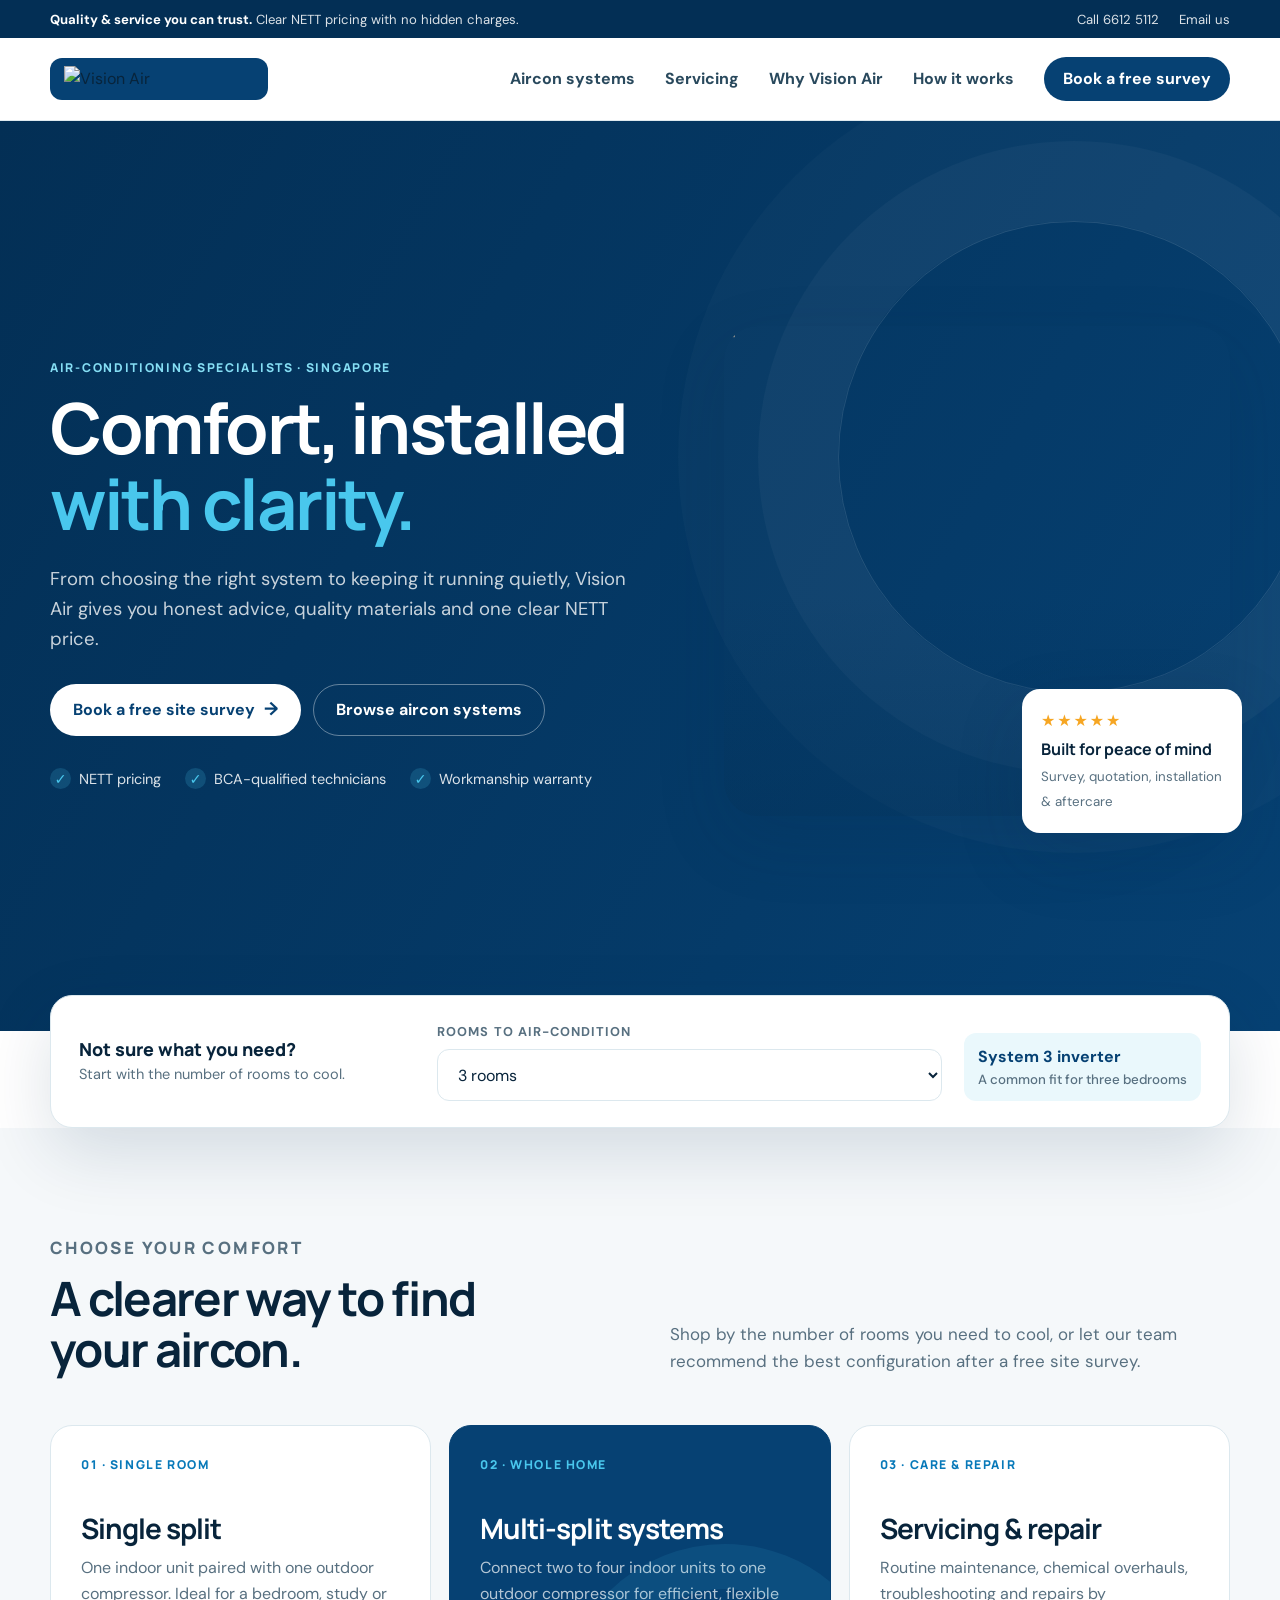
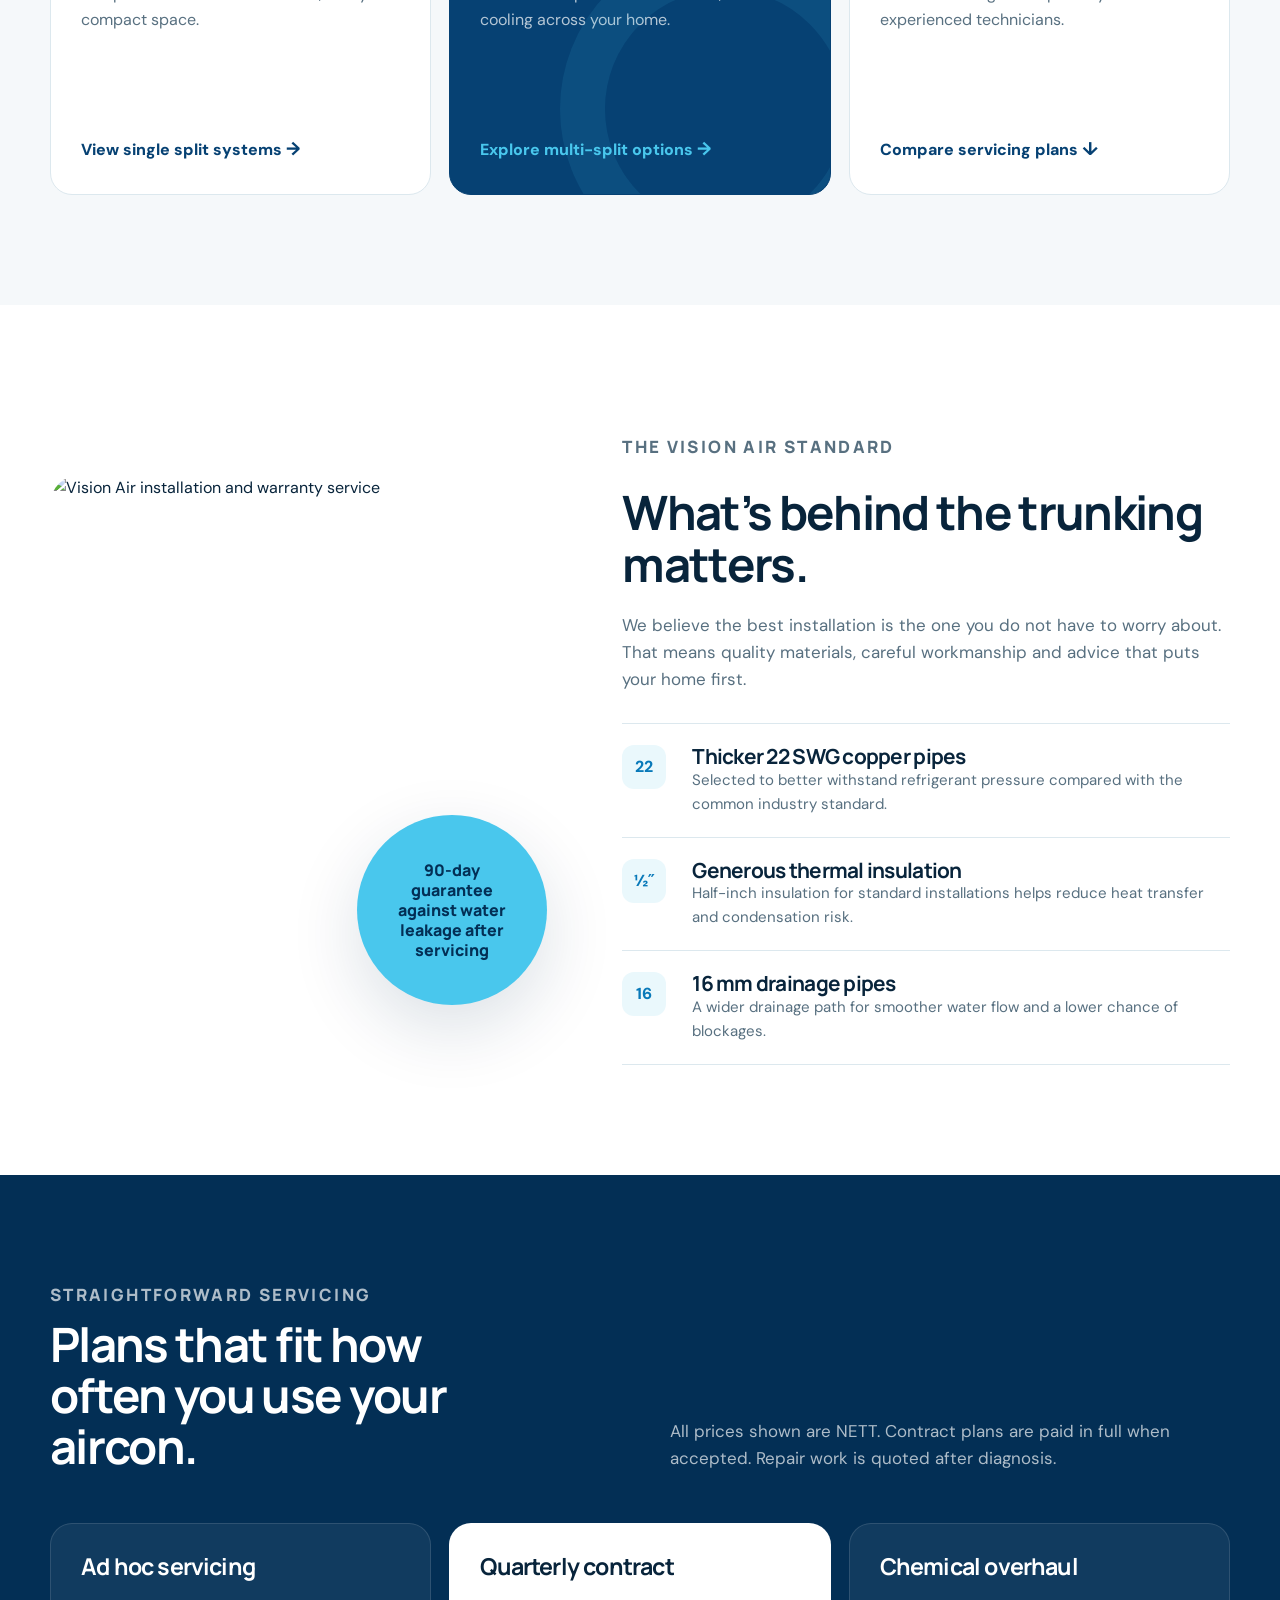
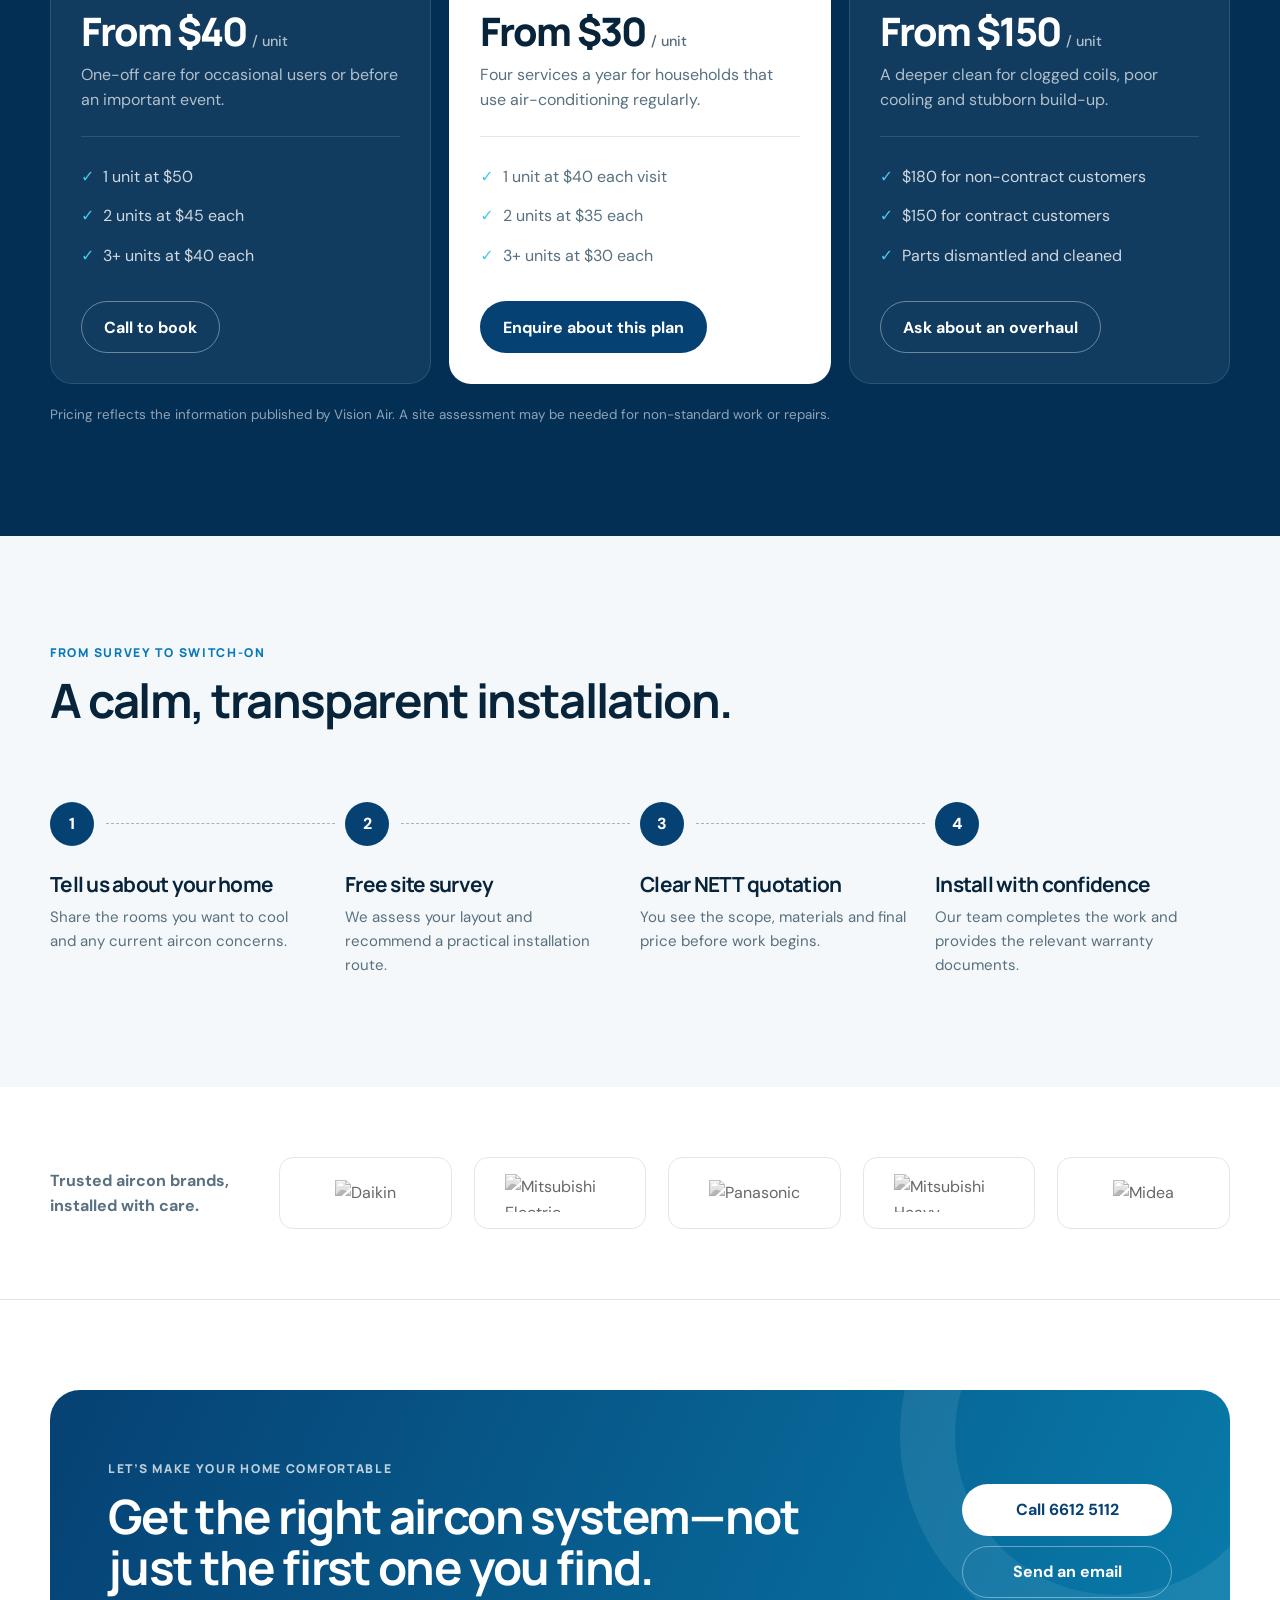
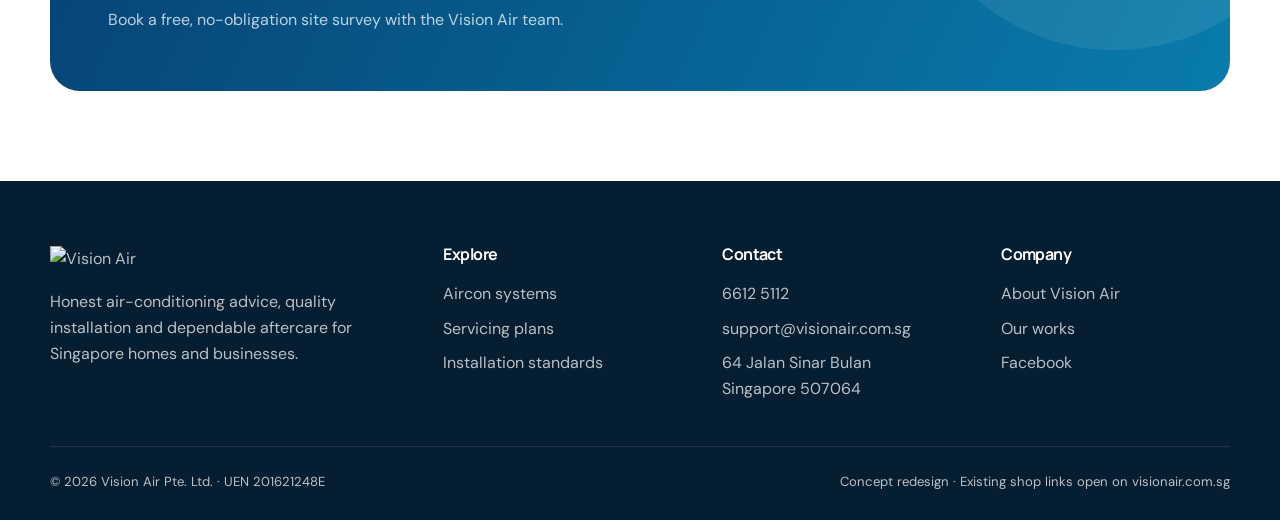
==== index.html @ 6e0cda45 "Add responsive Vision Air redesign" ====
<!doctype html>
<html lang="en">
<head>
  <meta charset="utf-8">
  <meta name="viewport" content="width=device-width, initial-scale=1">
  <title>Vision Air Singapore — Aircon Installation, Servicing & Repair</title>
  <meta name="description" content="Clear NETT pricing, quality installation materials and dependable aircon servicing in Singapore. Book a free, no-obligation site survey with Vision Air.">
  <link rel="preconnect" href="https://fonts.googleapis.com">
  <link rel="preconnect" href="https://fonts.gstatic.com" crossorigin>
  <link href="https://fonts.googleapis.com/css2?family=DM+Sans:wght@400;500;600;700&family=Manrope:wght@500;600;700;800&display=swap" rel="stylesheet">
  <link rel="icon" type="image/svg+xml" href="data:image/svg+xml,%3Csvg xmlns='http://www.w3.org/2000/svg' viewBox='0 0 64 64'%3E%3Crect width='64' height='64' rx='16' fill='%23064173'/%3E%3Cpath d='M18 18l12 30 8-20 8 20' fill='none' stroke='%2349c7ed' stroke-width='6' stroke-linecap='round' stroke-linejoin='round'/%3E%3Cpath d='M39 17l7 18' stroke='white' stroke-width='6' stroke-linecap='round'/%3E%3C/svg%3E">
  <style>
    :root {
      --ink: #08243b;
      --navy: #064173;
      --navy-2: #032f55;
      --blue: #0879b9;
      --sky: #49c7ed;
      --ice: #eaf8fc;
      --paper: #ffffff;
      --mist: #f5f8fa;
      --line: #dce8ee;
      --muted: #587080;
      --green: #1a7f69;
      --shadow: 0 24px 70px rgba(4, 45, 76, .14);
    }

    * { box-sizing: border-box; }
    html { scroll-behavior: smooth; }
    body {
      margin: 0;
      color: var(--ink);
      background: var(--paper);
      font-family: "DM Sans", system-ui, sans-serif;
      font-size: 16px;
      line-height: 1.6;
      -webkit-font-smoothing: antialiased;
    }
    img { display: block; max-width: 100%; }
    a { color: inherit; text-decoration: none; }
    button, select { font: inherit; }
    .wrap { width: min(1180px, calc(100% - 40px)); margin-inline: auto; }
    .eyebrow { margin: 0 0 14px; color: var(--blue); font: 800 .76rem/1.2 "Manrope", sans-serif; letter-spacing: .14em; text-transform: uppercase; }
    h1, h2, h3 { margin: 0; font-family: "Manrope", sans-serif; line-height: 1.08; letter-spacing: -.035em; }
    h1 { font-size: clamp(2.65rem, 5.5vw, 5.4rem); }
    h2 { font-size: clamp(2rem, 3.7vw, 3.5rem); }
    h3 { font-size: 1.3rem; }
    p { margin: 0; }
    .btn {
      display: inline-flex; min-height: 52px; align-items: center; justify-content: center; gap: 9px;
      padding: 0 22px; border: 1px solid transparent; border-radius: 999px;
      background: var(--navy); color: white; font-weight: 700; cursor: pointer;
      transition: transform .2s ease, background .2s ease, box-shadow .2s ease;
    }
    .btn:hover { transform: translateY(-2px); background: var(--navy-2); box-shadow: 0 12px 30px rgba(3, 47, 85, .2); }
    .btn.light { background: white; color: var(--navy); }
    .btn.ghost { border-color: rgba(255,255,255,.38); background: transparent; }
    .btn.ghost:hover { background: rgba(255,255,255,.1); }
    .arrow { font-size: 1.15em; }

    .topbar { background: var(--navy-2); color: rgba(255,255,255,.86); font-size: .82rem; }
    .topbar .wrap { min-height: 38px; display: flex; align-items: center; justify-content: space-between; gap: 24px; }
    .topbar strong { color: white; }
    .top-links { display: flex; gap: 20px; }
    .top-links a:hover { color: var(--sky); }
    header { position: sticky; top: 0; z-index: 20; background: rgba(255,255,255,.92); border-bottom: 1px solid rgba(220,232,238,.9); backdrop-filter: blur(16px); }
    .nav { height: 82px; display: flex; align-items: center; justify-content: space-between; gap: 30px; }
    .brand { display: inline-flex; align-items: center; padding: 8px 14px; border-radius: 12px; background: var(--navy); }
    .brand img { width: 190px; }
    nav { display: flex; align-items: center; gap: 30px; font-weight: 700; color: #29495d; }
    nav a { position: relative; }
    nav a::after { content: ""; position: absolute; left: 0; right: 100%; bottom: -8px; height: 2px; background: var(--sky); transition: right .2s ease; }
    nav a:hover::after { right: 0; }
    .nav-cta { min-height: 44px; padding-inline: 18px; }
    .menu-btn { display: none; width: 44px; height: 44px; border: 0; border-radius: 50%; background: var(--ice); color: var(--navy); font-size: 1.4rem; cursor: pointer; }

    .hero { overflow: hidden; background: linear-gradient(120deg, var(--navy-2), var(--navy)); color: white; }
    .hero-grid { min-height: 690px; display: grid; grid-template-columns: 1.05fr .95fr; align-items: center; gap: 44px; padding: 70px 0; }
    .hero-copy { position: relative; z-index: 2; }
    .hero .eyebrow { color: #85def4; }
    .hero h1 span { color: var(--sky); }
    .hero-lede { max-width: 620px; margin: 24px 0 30px; color: rgba(255,255,255,.78); font-size: 1.16rem; }
    .hero-actions { display: flex; flex-wrap: wrap; gap: 12px; }
    .trust-row { display: flex; flex-wrap: wrap; gap: 12px 24px; margin-top: 32px; color: rgba(255,255,255,.86); font-size: .91rem; }
    .trust-row span::before { content: "✓"; display: inline-grid; width: 21px; height: 21px; margin-right: 8px; place-items: center; border-radius: 50%; background: rgba(73,199,237,.18); color: var(--sky); font-weight: 800; }
    .hero-visual { position: relative; align-self: stretch; min-height: 550px; }
    .hero-visual::before { content: ""; position: absolute; width: 470px; height: 470px; right: -80px; top: -80px; border-radius: 50%; border: 1px solid rgba(255,255,255,.12); box-shadow: 0 0 0 80px rgba(255,255,255,.03), 0 0 0 160px rgba(255,255,255,.018); }
    .photo-card { position: absolute; inset: 25px 0 35px 34px; overflow: hidden; border-radius: 34px 34px 160px 34px; box-shadow: var(--shadow); }
    .photo-card img { width: 100%; height: 100%; object-fit: cover; transform: scale(1.03); }
    .photo-card::after { content: ""; position: absolute; inset: 0; background: linear-gradient(180deg, transparent 55%, rgba(3,47,85,.35)); }
    .rating-card { position: absolute; right: -12px; bottom: 18px; z-index: 3; width: 220px; padding: 19px; border-radius: 18px; background: white; color: var(--ink); box-shadow: var(--shadow); }
    .stars { color: #f6a623; letter-spacing: .12em; }
    .rating-card b { display: block; margin-top: 4px; font-family: "Manrope"; }
    .rating-card small { color: var(--muted); }

    .finder { position: relative; z-index: 5; margin-top: -36px; }
    .finder-card { display: grid; grid-template-columns: .8fr 1.2fr auto; align-items: end; gap: 22px; padding: 26px 28px; border: 1px solid var(--line); border-radius: 22px; background: white; box-shadow: var(--shadow); }
    .finder-title { align-self: center; }
    .finder-title strong { display: block; font: 800 1.12rem "Manrope"; }
    .finder-title span { color: var(--muted); font-size: .91rem; }
    label { display: block; margin-bottom: 7px; color: var(--muted); font-size: .8rem; font-weight: 700; text-transform: uppercase; letter-spacing: .08em; }
    select { width: 100%; min-height: 52px; padding: 0 42px 0 16px; border: 1px solid var(--line); border-radius: 12px; background: #fff; color: var(--ink); }
    .finder-result { min-width: 235px; padding: 11px 14px; border-radius: 12px; background: var(--ice); color: var(--navy); font-weight: 700; }
    .finder-result small { display: block; color: var(--muted); font-weight: 500; }

    section { padding: 110px 0; }
    .section-head { display: grid; grid-template-columns: .8fr 1.2fr; align-items: end; gap: 40px; margin-bottom: 50px; }
    .section-head p { max-width: 560px; justify-self: end; color: var(--muted); font-size: 1.06rem; }
    .solutions { background: var(--mist); }
    .card-grid { display: grid; grid-template-columns: repeat(3, 1fr); gap: 18px; }
    .solution-card { position: relative; min-height: 370px; display: flex; flex-direction: column; padding: 30px; overflow: hidden; border: 1px solid var(--line); border-radius: 22px; background: white; transition: transform .25s ease, box-shadow .25s ease; }
    .solution-card:hover { transform: translateY(-5px); box-shadow: 0 18px 50px rgba(8,36,59,.1); }
    .card-no { color: var(--blue); font: 800 .76rem "Manrope"; letter-spacing: .13em; }
    .solution-card h3 { margin: 40px 0 12px; font-size: 1.75rem; }
    .solution-card p { color: var(--muted); }
    .card-link { margin-top: auto; padding-top: 28px; color: var(--navy); font-weight: 800; }
    .card-link:hover { color: var(--blue); }
    .solution-card.featured { background: var(--navy); color: white; border-color: var(--navy); }
    .solution-card.featured p { color: rgba(255,255,255,.7); }
    .solution-card.featured .card-no, .solution-card.featured .card-link { color: var(--sky); }
    .solution-card.featured::after { content: ""; position: absolute; right: -60px; bottom: -80px; width: 240px; height: 240px; border: 45px solid rgba(73,199,237,.1); border-radius: 50%; }

    .promise-grid { display: grid; grid-template-columns: .9fr 1.1fr; gap: 75px; align-items: center; }
    .promise-visual { position: relative; min-height: 530px; }
    .promise-visual img { width: 90%; height: 500px; object-fit: cover; border-radius: 30px 100px 30px 30px; }
    .warranty-badge { position: absolute; right: 0; bottom: 0; width: 190px; aspect-ratio: 1; display: grid; place-items: center; padding: 30px; border-radius: 50%; background: var(--sky); color: var(--navy-2); text-align: center; box-shadow: var(--shadow); font: 800 1rem/1.25 "Manrope"; }
    .promise-copy > p { margin: 22px 0 30px; color: var(--muted); font-size: 1.06rem; }
    .proof-list { display: grid; gap: 0; border-top: 1px solid var(--line); }
    .proof { display: grid; grid-template-columns: 54px 1fr; gap: 16px; padding: 21px 0; border-bottom: 1px solid var(--line); }
    .proof-icon { width: 44px; height: 44px; display: grid; place-items: center; border-radius: 12px; background: var(--ice); color: var(--blue); font-weight: 800; }
    .proof p { color: var(--muted); font-size: .94rem; }

    .pricing { background: var(--navy-2); color: white; }
    .pricing .eyebrow { color: var(--sky); }
    .pricing .section-head p { color: rgba(255,255,255,.68); }
    .price-grid { display: grid; grid-template-columns: repeat(3, 1fr); gap: 18px; }
    .price-card { padding: 30px; border: 1px solid rgba(255,255,255,.12); border-radius: 22px; background: rgba(255,255,255,.06); }
    .price-card.highlight { background: white; color: var(--ink); }
    .price-card h3 { font-size: 1.45rem; }
    .price { margin: 25px 0 4px; font: 800 2.45rem "Manrope"; letter-spacing: -.05em; }
    .price small { font: 500 .9rem "DM Sans"; letter-spacing: 0; opacity: .68; }
    .price-card > p { min-height: 52px; color: rgba(255,255,255,.68); }
    .price-card.highlight > p, .price-card.highlight li { color: var(--muted); }
    .price-card ul { list-style: none; padding: 20px 0 0; margin: 22px 0 26px; border-top: 1px solid rgba(255,255,255,.13); }
    .price-card.highlight ul { border-color: var(--line); }
    .price-card li { padding: 7px 0; color: rgba(255,255,255,.8); }
    .price-card li::before { content: "✓"; margin-right: 9px; color: var(--sky); font-weight: 800; }
    .fine-print { margin-top: 20px; color: rgba(255,255,255,.56); font-size: .84rem; }

    .process { background: var(--mist); }
    .steps { display: grid; grid-template-columns: repeat(4, 1fr); gap: 0; margin-top: 48px; }
    .step { position: relative; padding: 28px 28px 0 0; }
    .step:not(:last-child)::after { content: ""; position: absolute; left: 56px; right: 10px; top: 49px; border-top: 1px dashed #9cb8c7; }
    .step-no { position: relative; z-index: 1; width: 44px; height: 44px; display: grid; place-items: center; border-radius: 50%; background: var(--navy); color: white; font-weight: 800; box-shadow: 0 0 0 8px var(--mist); }
    .step h3 { margin: 27px 0 10px; }
    .step p { color: var(--muted); font-size: .94rem; }

    .brands { padding: 70px 0; border-bottom: 1px solid var(--line); }
    .brand-strip { display: grid; grid-template-columns: 1.2fr repeat(5, 1fr); align-items: center; gap: 22px; }
    .brand-strip > p { color: var(--muted); font-weight: 700; }
    .brand-logo { height: 72px; display: grid; place-items: center; padding: 14px; border: 1px solid var(--line); border-radius: 14px; background: white; }
    .brand-logo img { max-height: 38px; max-width: 110px; object-fit: contain; filter: grayscale(1); opacity: .68; }

    .cta { padding: 90px 0; }
    .cta-card { position: relative; overflow: hidden; display: grid; grid-template-columns: 1.2fr auto; gap: 40px; align-items: center; padding: 58px; border-radius: 30px; background: linear-gradient(115deg, var(--navy), #087cab); color: white; }
    .cta-card::after { content: ""; position: absolute; width: 320px; height: 320px; right: -100px; top: -170px; border: 55px solid rgba(255,255,255,.08); border-radius: 50%; }
    .cta-card h2 { max-width: 760px; }
    .cta-card p { margin-top: 14px; color: rgba(255,255,255,.74); }
    .cta-actions { position: relative; z-index: 2; display: flex; flex-direction: column; gap: 10px; min-width: 210px; }

    footer { padding: 65px 0 28px; background: #061e31; color: rgba(255,255,255,.72); }
    .footer-grid { display: grid; grid-template-columns: 1.5fr repeat(3, 1fr); gap: 50px; padding-bottom: 45px; }
    .footer-brand img { width: 190px; }
    .footer-brand p { max-width: 360px; margin-top: 18px; }
    footer h3 { margin-bottom: 18px; color: white; font-size: 1rem; }
    footer a { display: block; margin: 9px 0; }
    footer a:hover { color: var(--sky); }
    .copyright { display: flex; justify-content: space-between; gap: 20px; padding-top: 24px; border-top: 1px solid rgba(255,255,255,.1); font-size: .82rem; }

    @media (max-width: 980px) {
      nav { display: none; position: absolute; top: 82px; left: 20px; right: 20px; padding: 22px; align-items: stretch; flex-direction: column; gap: 16px; border: 1px solid var(--line); border-radius: 16px; background: white; box-shadow: var(--shadow); }
      nav.open { display: flex; }
      .menu-btn { display: block; }
      .hero-grid { min-height: auto; grid-template-columns: 1fr; padding: 70px 0 80px; }
      .hero-copy { max-width: 760px; }
      .hero-visual { min-height: 450px; }
      .photo-card { inset: 0 5% 20px 5%; }
      .finder-card { grid-template-columns: 1fr 1fr; }
      .finder-result { grid-column: 1 / -1; }
      .promise-grid { grid-template-columns: 1fr; gap: 55px; }
      .promise-visual { width: min(650px, 100%); }
      .steps { grid-template-columns: repeat(2, 1fr); row-gap: 30px; }
      .step:nth-child(2)::after { display: none; }
      .brand-strip { grid-template-columns: repeat(5, 1fr); }
      .brand-strip > p { grid-column: 1 / -1; }
      .footer-grid { grid-template-columns: 1.5fr 1fr 1fr; }
      .footer-brand { grid-column: 1 / -1; }
    }

    @media (max-width: 720px) {
      .wrap { width: min(100% - 28px, 1180px); }
      .topbar .wrap { justify-content: center; }
      .top-links { display: none; }
      .nav { height: 70px; }
      .brand { padding: 7px 11px; }
      .brand img { width: 150px; }
      nav { top: 70px; left: 14px; right: 14px; }
      section { padding: 80px 0; }
      .hero-grid { padding-top: 58px; }
      h1 { font-size: clamp(2.45rem, 12vw, 3.65rem); }
      .hero-visual { min-height: 340px; }
      .photo-card { left: 0; right: 0; border-radius: 24px 24px 90px 24px; }
      .rating-card { right: 4px; width: 190px; padding: 15px; }
      .finder-card { grid-template-columns: 1fr; padding: 22px; }
      .finder-result { grid-column: auto; }
      .section-head { grid-template-columns: 1fr; gap: 18px; }
      .section-head p { justify-self: start; }
      .card-grid, .price-grid { grid-template-columns: 1fr; }
      .solution-card { min-height: 300px; }
      .promise-visual { min-height: 390px; }
      .promise-visual img { height: 370px; width: 94%; }
      .warranty-badge { width: 145px; padding: 20px; font-size: .84rem; }
      .steps { grid-template-columns: 1fr; }
      .step:not(:last-child)::after { left: 21px; right: auto; top: 68px; bottom: -22px; height: auto; border-top: 0; border-left: 1px dashed #9cb8c7; }
      .brand-strip { grid-template-columns: repeat(2, 1fr); }
      .brand-strip .brand-logo:last-child { grid-column: 1 / -1; }
      .cta-card { grid-template-columns: 1fr; padding: 38px 26px; }
      .cta-actions { align-items: stretch; }
      .footer-grid { grid-template-columns: 1fr 1fr; gap: 35px; }
      .footer-brand { grid-column: 1 / -1; }
      .copyright { flex-direction: column; }
    }

    @media (prefers-reduced-motion: reduce) { html { scroll-behavior: auto; } * { transition: none !important; } }
  </style>
</head>
<body>
  <div class="topbar">
    <div class="wrap">
      <span><strong>Quality & service you can trust.</strong> Clear NETT pricing with no hidden charges.</span>
      <div class="top-links"><a href="tel:+6566125112">Call 6612 5112</a><a href="mailto:support@visionair.com.sg">Email us</a></div>
    </div>
  </div>

  <header>
    <div class="wrap nav">
      <a class="brand" href="#top" aria-label="Vision Air home"><img src="https://www.visionair.com.sg/cdn/shop/t/3/assets/logo.png?v=111667315440500088541480959719" alt="Vision Air"></a>
      <nav id="main-nav" aria-label="Main navigation">
        <a href="#solutions">Aircon systems</a>
        <a href="#servicing">Servicing</a>
        <a href="#promise">Why Vision Air</a>
        <a href="#process">How it works</a>
        <a class="btn nav-cta" href="mailto:support@visionair.com.sg?subject=Free%20site%20survey%20request">Book a free survey</a>
      </nav>
      <button class="menu-btn" type="button" aria-expanded="false" aria-controls="main-nav" aria-label="Open navigation">☰</button>
    </div>
  </header>

  <main id="top">
    <section class="hero">
      <div class="wrap hero-grid">
        <div class="hero-copy">
          <p class="eyebrow">Air-conditioning specialists · Singapore</p>
          <h1>Comfort, installed <span>with clarity.</span></h1>
          <p class="hero-lede">From choosing the right system to keeping it running quietly, Vision Air gives you honest advice, quality materials and one clear NETT price.</p>
          <div class="hero-actions">
            <a class="btn light" href="mailto:support@visionair.com.sg?subject=Free%20aircon%20site%20survey">Book a free site survey <span class="arrow">→</span></a>
            <a class="btn ghost" href="https://www.visionair.com.sg/collections" target="_blank" rel="noopener">Browse aircon systems</a>
          </div>
          <div class="trust-row" aria-label="Vision Air benefits">
            <span>NETT pricing</span><span>BCA-qualified technicians</span><span>Workmanship warranty</span>
          </div>
        </div>
        <div class="hero-visual" aria-hidden="true">
          <div class="photo-card"><img src="https://www.visionair.com.sg/cdn/shop/t/3/assets/slide_2_1024x1024.jpg?v=182657831827085381251480472267" alt=""></div>
          <div class="rating-card"><span class="stars">★★★★★</span><b>Built for peace of mind</b><small>Survey, quotation, installation & aftercare</small></div>
        </div>
      </div>
    </section>

    <div class="finder">
      <div class="wrap">
        <div class="finder-card">
          <div class="finder-title"><strong>Not sure what you need?</strong><span>Start with the number of rooms to cool.</span></div>
          <div>
            <label for="rooms">Rooms to air-condition</label>
            <select id="rooms">
              <option value="single">1 room</option>
              <option value="system2">2 rooms</option>
              <option value="system3" selected>3 rooms</option>
              <option value="system4">4 rooms</option>
            </select>
          </div>
          <a class="finder-result" id="finder-link" href="https://www.visionair.com.sg/collections/system-3-inverters" target="_blank" rel="noopener">System 3 inverter <small id="finder-note">A common fit for three bedrooms</small></a>
        </div>
      </div>
    </div>

    <section class="solutions" id="solutions">
      <div class="wrap">
        <div class="section-head">
          <div><p class="eyebrow">Choose your comfort</p><h2>A clearer way to find your aircon.</h2></div>
          <p>Shop by the number of rooms you need to cool, or let our team recommend the best configuration after a free site survey.</p>
        </div>
        <div class="card-grid">
          <article class="solution-card">
            <span class="card-no">01 · SINGLE ROOM</span>
            <h3>Single split</h3>
            <p>One indoor unit paired with one outdoor compressor. Ideal for a bedroom, study or compact space.</p>
            <a class="card-link" href="https://www.visionair.com.sg/collections/single-split-inverter" target="_blank" rel="noopener">View single split systems <span class="arrow">→</span></a>
          </article>
          <article class="solution-card featured">
            <span class="card-no">02 · WHOLE HOME</span>
            <h3>Multi-split systems</h3>
            <p>Connect two to four indoor units to one outdoor compressor for efficient, flexible cooling across your home.</p>
            <a class="card-link" href="https://www.visionair.com.sg/collections/system-3-inverters" target="_blank" rel="noopener">Explore multi-split options <span class="arrow">→</span></a>
          </article>
          <article class="solution-card">
            <span class="card-no">03 · CARE & REPAIR</span>
            <h3>Servicing & repair</h3>
            <p>Routine maintenance, chemical overhauls, troubleshooting and repairs by experienced technicians.</p>
            <a class="card-link" href="#servicing">Compare servicing plans <span class="arrow">↓</span></a>
          </article>
        </div>
      </div>
    </section>

    <section id="promise">
      <div class="wrap promise-grid">
        <div class="promise-visual">
          <img src="https://www.visionair.com.sg/cdn/shop/t/3/assets/slide_5_1024x1024.jpg?v=98917425580525937111527303888" alt="Vision Air installation and warranty service">
          <div class="warranty-badge">90-day guarantee against water leakage after servicing</div>
        </div>
        <div class="promise-copy">
          <p class="eyebrow">The Vision Air standard</p>
          <h2>What’s behind the trunking matters.</h2>
          <p>We believe the best installation is the one you do not have to worry about. That means quality materials, careful workmanship and advice that puts your home first.</p>
          <div class="proof-list">
            <div class="proof"><span class="proof-icon">22</span><div><h3>Thicker 22 SWG copper pipes</h3><p>Selected to better withstand refrigerant pressure compared with the common industry standard.</p></div></div>
            <div class="proof"><span class="proof-icon">½″</span><div><h3>Generous thermal insulation</h3><p>Half-inch insulation for standard installations helps reduce heat transfer and condensation risk.</p></div></div>
            <div class="proof"><span class="proof-icon">16</span><div><h3>16 mm drainage pipes</h3><p>A wider drainage path for smoother water flow and a lower chance of blockages.</p></div></div>
          </div>
        </div>
      </div>
    </section>

    <section class="pricing" id="servicing">
      <div class="wrap">
        <div class="section-head">
          <div><p class="eyebrow">Straightforward servicing</p><h2>Plans that fit how often you use your aircon.</h2></div>
          <p>All prices shown are NETT. Contract plans are paid in full when accepted. Repair work is quoted after diagnosis.</p>
        </div>
        <div class="price-grid">
          <article class="price-card">
            <h3>Ad hoc servicing</h3>
            <div class="price">From $40 <small>/ unit</small></div>
            <p>One-off care for occasional users or before an important event.</p>
            <ul><li>1 unit at $50</li><li>2 units at $45 each</li><li>3+ units at $40 each</li></ul>
            <a class="btn ghost" href="tel:+6566125112">Call to book</a>
          </article>
          <article class="price-card highlight">
            <h3>Quarterly contract</h3>
            <div class="price">From $30 <small>/ unit</small></div>
            <p>Four services a year for households that use air-conditioning regularly.</p>
            <ul><li>1 unit at $40 each visit</li><li>2 units at $35 each</li><li>3+ units at $30 each</li></ul>
            <a class="btn" href="mailto:support@visionair.com.sg?subject=Quarterly%20servicing%20plan">Enquire about this plan</a>
          </article>
          <article class="price-card">
            <h3>Chemical overhaul</h3>
            <div class="price">From $150 <small>/ unit</small></div>
            <p>A deeper clean for clogged coils, poor cooling and stubborn build-up.</p>
            <ul><li>$180 for non-contract customers</li><li>$150 for contract customers</li><li>Parts dismantled and cleaned</li></ul>
            <a class="btn ghost" href="mailto:support@visionair.com.sg?subject=Chemical%20overhaul%20enquiry">Ask about an overhaul</a>
          </article>
        </div>
        <p class="fine-print">Pricing reflects the information published by Vision Air. A site assessment may be needed for non-standard work or repairs.</p>
      </div>
    </section>

    <section class="process" id="process">
      <div class="wrap">
        <p class="eyebrow">From survey to switch-on</p>
        <h2>A calm, transparent installation.</h2>
        <div class="steps">
          <div class="step"><span class="step-no">1</span><h3>Tell us about your home</h3><p>Share the rooms you want to cool and any current aircon concerns.</p></div>
          <div class="step"><span class="step-no">2</span><h3>Free site survey</h3><p>We assess your layout and recommend a practical installation route.</p></div>
          <div class="step"><span class="step-no">3</span><h3>Clear NETT quotation</h3><p>You see the scope, materials and final price before work begins.</p></div>
          <div class="step"><span class="step-no">4</span><h3>Install with confidence</h3><p>Our team completes the work and provides the relevant warranty documents.</p></div>
        </div>
      </div>
    </section>

    <div class="brands">
      <div class="wrap brand-strip">
        <p>Trusted aircon brands, installed with care.</p>
        <div class="brand-logo"><img src="https://www.visionair.com.sg/cdn/shop/collections/Daikin_logo_1_medium.png?v=1479297863" alt="Daikin"></div>
        <div class="brand-logo"><img src="https://www.visionair.com.sg/cdn/shop/collections/mitsubishi_medium.jpg?v=1479297918" alt="Mitsubishi Electric"></div>
        <div class="brand-logo"><img src="https://www.visionair.com.sg/cdn/shop/collections/panasonic_logo_medium.png?v=1480503943" alt="Panasonic"></div>
        <div class="brand-logo"><img src="https://www.visionair.com.sg/cdn/shop/collections/mitsubishi-heavy-industries_medium.png?v=1480937844" alt="Mitsubishi Heavy Industries"></div>
        <div class="brand-logo"><img src="https://www.visionair.com.sg/cdn/shop/collections/Midea_logo_medium.png?v=1481045387" alt="Midea"></div>
      </div>
    </div>

    <section class="cta">
      <div class="wrap">
        <div class="cta-card">
          <div><p class="eyebrow">Let’s make your home comfortable</p><h2>Get the right aircon system—not just the first one you find.</h2><p>Book a free, no-obligation site survey with the Vision Air team.</p></div>
          <div class="cta-actions"><a class="btn light" href="tel:+6566125112">Call 6612 5112</a><a class="btn ghost" href="mailto:support@visionair.com.sg?subject=Free%20site%20survey%20request">Send an email</a></div>
        </div>
      </div>
    </section>
  </main>

  <footer>
    <div class="wrap">
      <div class="footer-grid">
        <div class="footer-brand"><img src="https://www.visionair.com.sg/cdn/shop/t/3/assets/logo.png?v=111667315440500088541480959719" alt="Vision Air"><p>Honest air-conditioning advice, quality installation and dependable aftercare for Singapore homes and businesses.</p></div>
        <div><h3>Explore</h3><a href="#solutions">Aircon systems</a><a href="#servicing">Servicing plans</a><a href="#promise">Installation standards</a></div>
        <div><h3>Contact</h3><a href="tel:+6566125112">6612 5112</a><a href="mailto:support@visionair.com.sg">support@visionair.com.sg</a><span>64 Jalan Sinar Bulan<br>Singapore 507064</span></div>
        <div><h3>Company</h3><a href="https://www.visionair.com.sg/pages/about-us" target="_blank" rel="noopener">About Vision Air</a><a href="https://www.visionair.com.sg/pages/our-works" target="_blank" rel="noopener">Our works</a><a href="https://www.facebook.com/visionairsg" target="_blank" rel="noopener">Facebook</a></div>
      </div>
      <div class="copyright"><span>© 2026 Vision Air Pte. Ltd. · UEN 201621248E</span><span>Concept redesign · Existing shop links open on visionair.com.sg</span></div>
    </div>
  </footer>

  <script>
    const systems = {
      single: { title: 'Single split inverter', note: 'A focused solution for one room', url: 'https://www.visionair.com.sg/collections/single-split-inverter' },
      system2: { title: 'System 2 inverter', note: 'Two rooms, one outdoor compressor', url: 'https://www.visionair.com.sg/collections/system-2-inverters' },
      system3: { title: 'System 3 inverter', note: 'A common fit for three bedrooms', url: 'https://www.visionair.com.sg/collections/system-3-inverters' },
      system4: { title: 'System 4 inverter', note: 'Whole-home cooling for four rooms', url: 'https://www.visionair.com.sg/collections/system-4-inverters' }
    };
    const roomSelect = document.querySelector('#rooms');
    const finderLink = document.querySelector('#finder-link');
    const finderNote = document.querySelector('#finder-note');
    roomSelect.addEventListener('change', () => {
      const system = systems[roomSelect.value];
      finderLink.firstChild.textContent = system.title + ' ';
      finderNote.textContent = system.note;
      finderLink.href = system.url;
    });
    const menuButton = document.querySelector('.menu-btn');
    const nav = document.querySelector('#main-nav');
    menuButton.addEventListener('click', () => {
      const open = nav.classList.toggle('open');
      menuButton.setAttribute('aria-expanded', String(open));
      menuButton.textContent = open ? '×' : '☰';
    });
    nav.addEventListener('click', (event) => {
      if (event.target.tagName === 'A') {
        nav.classList.remove('open');
        menuButton.setAttribute('aria-expanded', 'false');
        menuButton.textContent = '☰';
      }
    });
  </script>
</body>
</html>
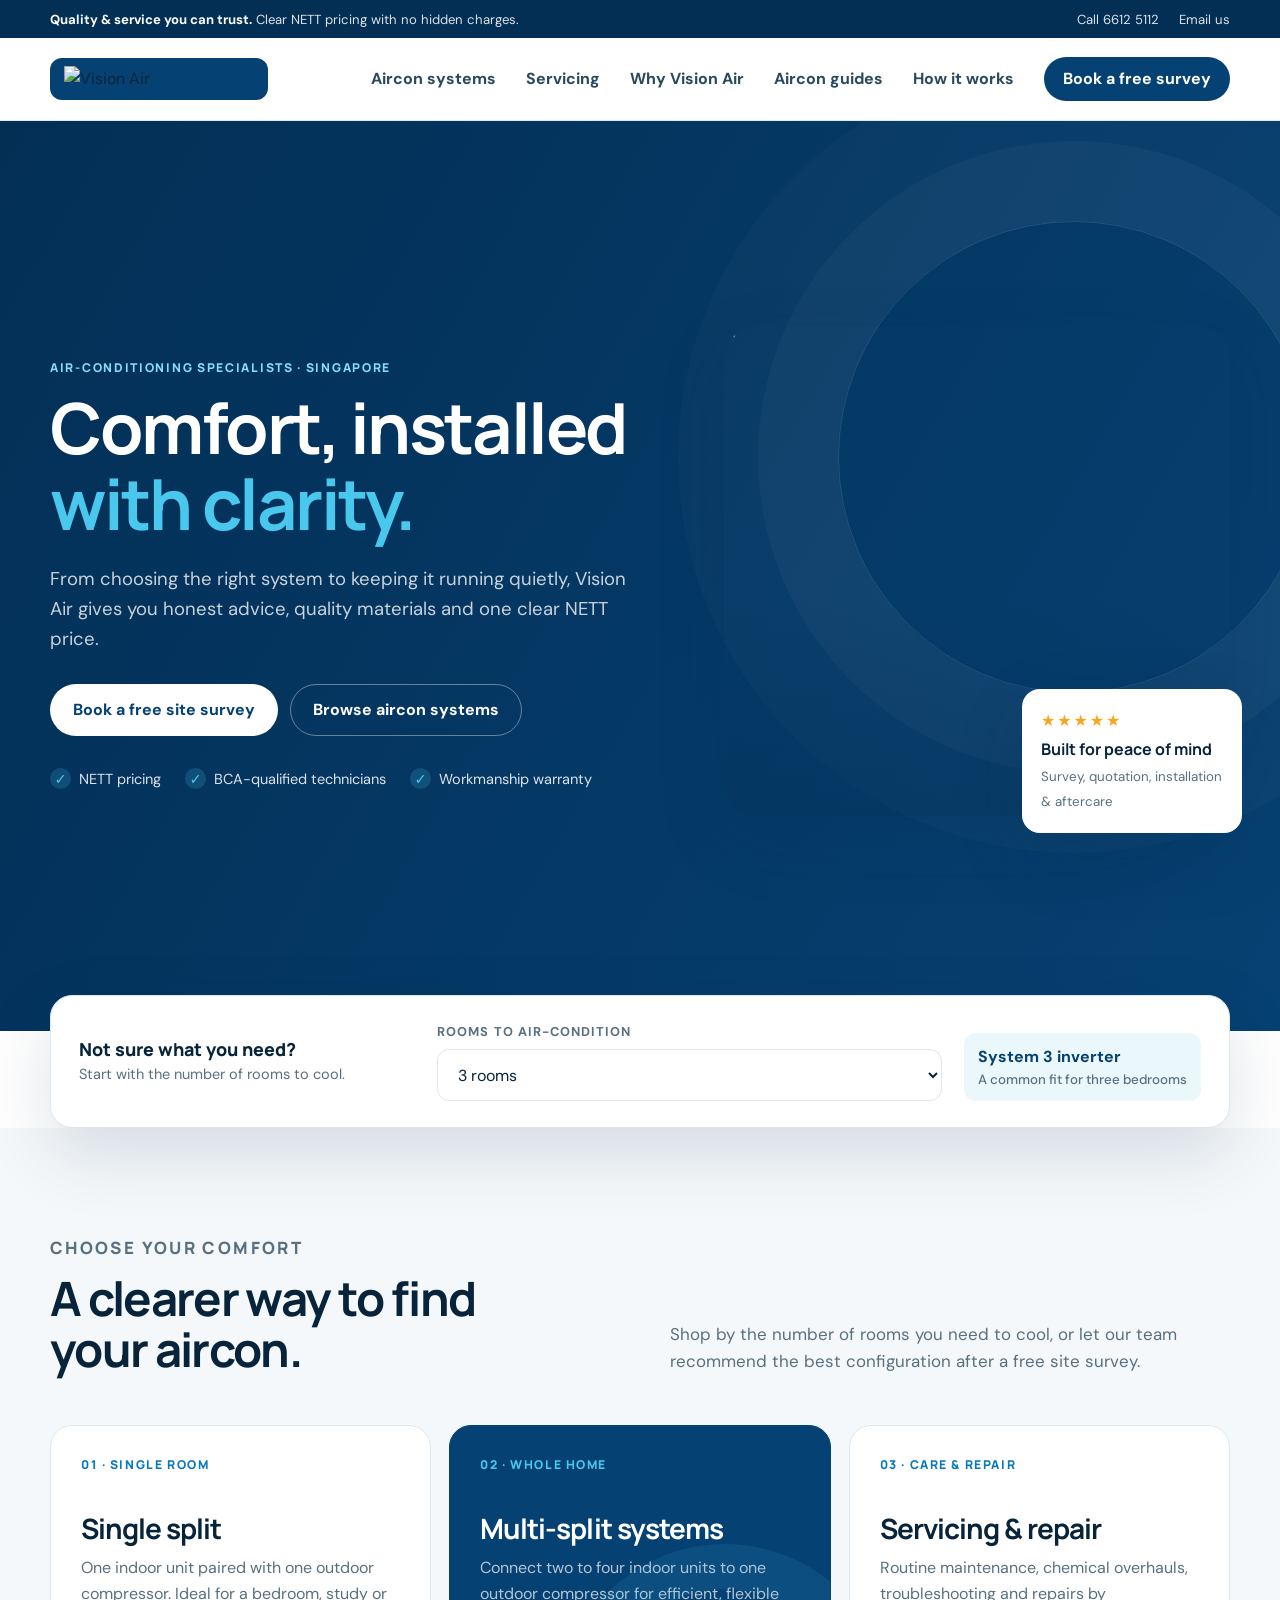
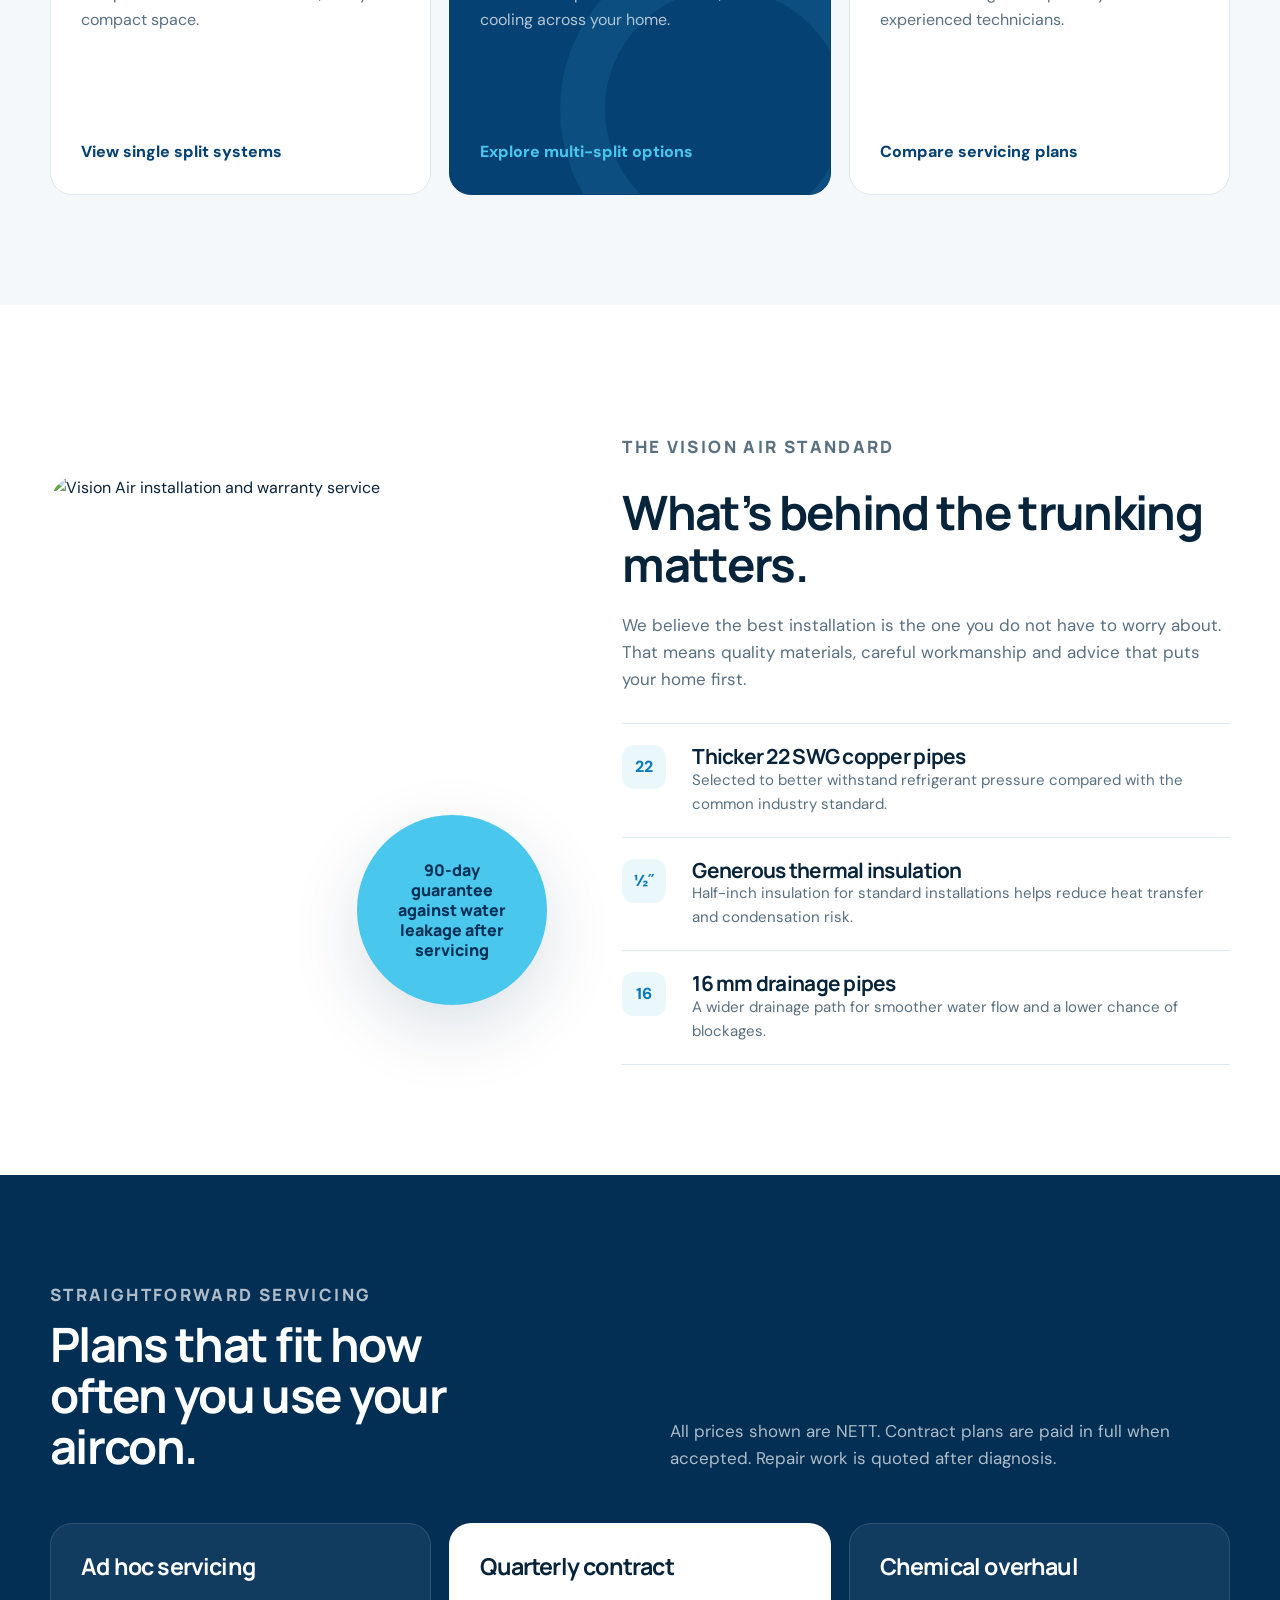
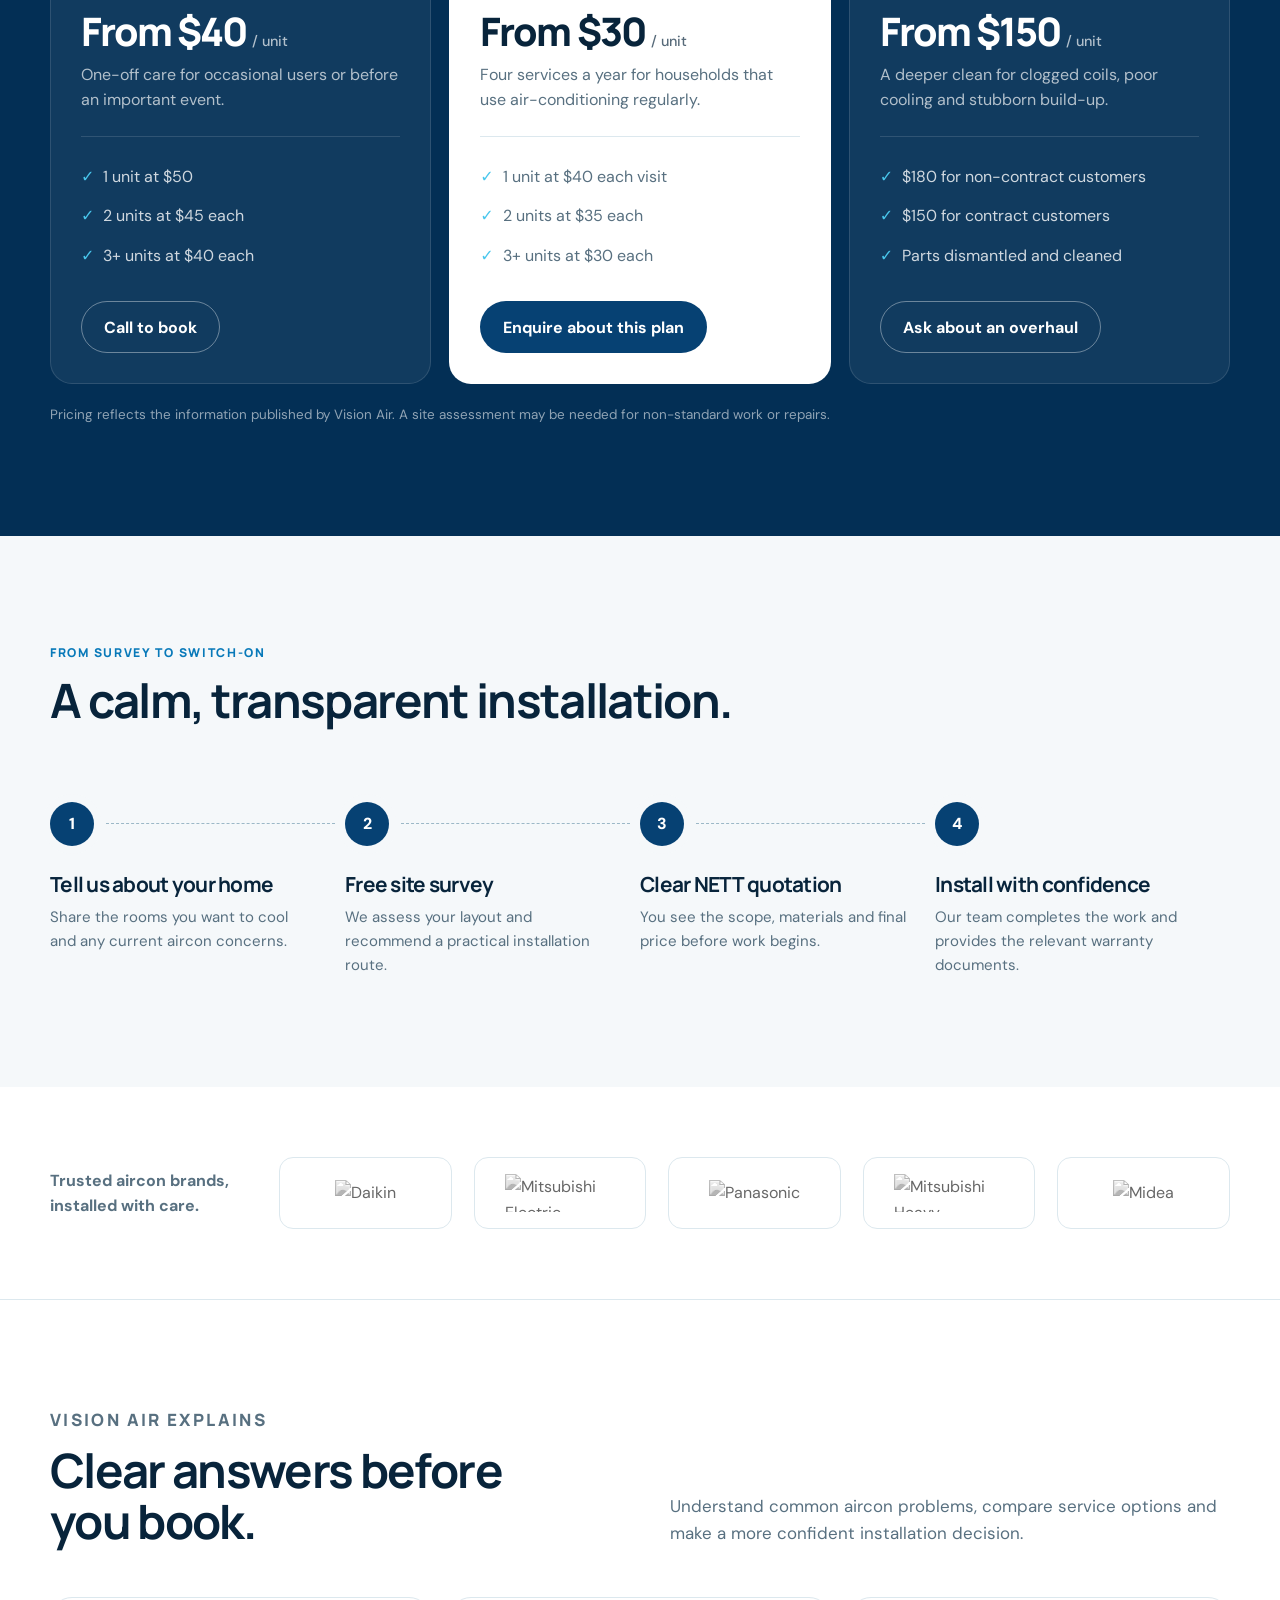
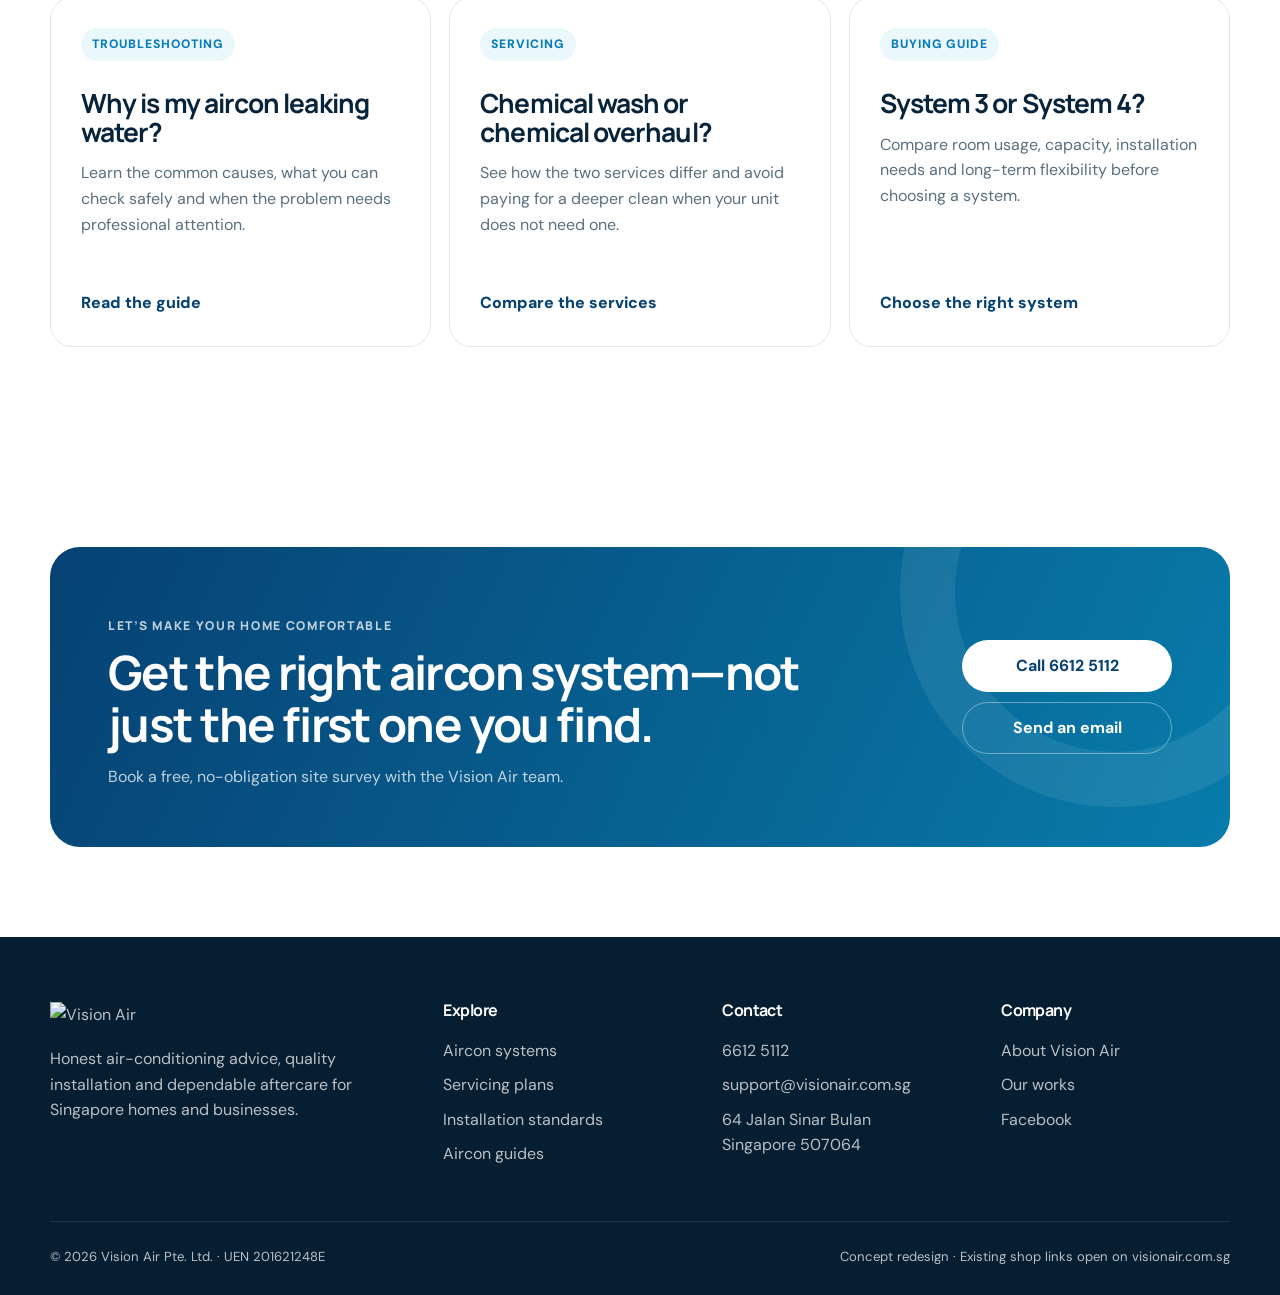
==== commit d0f3d6c8: "Add helpful aircon guides to the website" ====
--- a/index.html
+++ b/index.html
@@ -161,6 +161,16 @@
     .brand-logo { height: 72px; display: grid; place-items: center; padding: 14px; border: 1px solid var(--line); border-radius: 14px; background: white; }
     .brand-logo img { max-height: 38px; max-width: 110px; object-fit: contain; filter: grayscale(1); opacity: .68; }
 
+    .guides { background: var(--paper); }
+    .guide-grid { display: grid; grid-template-columns: repeat(3, 1fr); gap: 18px; }
+    .guide-card { display: flex; min-height: 350px; flex-direction: column; padding: 30px; border: 1px solid var(--line); border-radius: 22px; background: white; transition: transform .25s ease, box-shadow .25s ease; }
+    .guide-card:hover { transform: translateY(-5px); box-shadow: 0 18px 50px rgba(8,36,59,.1); }
+    .guide-tag { width: fit-content; padding: 7px 11px; border-radius: 999px; background: var(--ice); color: var(--blue); font-size: .76rem; font-weight: 800; letter-spacing: .08em; text-transform: uppercase; }
+    .guide-card h3 { margin: 28px 0 14px; font-size: 1.65rem; }
+    .guide-card p { color: var(--muted); }
+    .guide-card a { margin-top: auto; padding-top: 26px; color: var(--navy); font-weight: 800; }
+    .guide-card a:hover { color: var(--blue); }
+
     .cta { padding: 90px 0; }
     .cta-card { position: relative; overflow: hidden; display: grid; grid-template-columns: 1.2fr auto; gap: 40px; align-items: center; padding: 58px; border-radius: 30px; background: linear-gradient(115deg, var(--navy), #087cab); color: white; }
     .cta-card::after { content: ""; position: absolute; width: 320px; height: 320px; right: -100px; top: -170px; border: 55px solid rgba(255,255,255,.08); border-radius: 50%; }
@@ -215,7 +225,7 @@
       .finder-result { grid-column: auto; }
       .section-head { grid-template-columns: 1fr; gap: 18px; }
       .section-head p { justify-self: start; }
-      .card-grid, .price-grid { grid-template-columns: 1fr; }
+      .card-grid, .price-grid, .guide-grid { grid-template-columns: 1fr; }
       .solution-card { min-height: 300px; }
       .promise-visual { min-height: 390px; }
       .promise-visual img { height: 370px; width: 94%; }
@@ -249,6 +259,7 @@
         <a href="#solutions">Aircon systems</a>
         <a href="#servicing">Servicing</a>
         <a href="#promise">Why Vision Air</a>
+        <a href="#guides">Aircon guides</a>
         <a href="#process">How it works</a>
         <a class="btn nav-cta" href="mailto:support@visionair.com.sg?subject=Free%20site%20survey%20request">Book a free survey</a>
       </nav>
@@ -264,7 +275,7 @@
           <h1>Comfort, installed <span>with clarity.</span></h1>
           <p class="hero-lede">From choosing the right system to keeping it running quietly, Vision Air gives you honest advice, quality materials and one clear NETT price.</p>
           <div class="hero-actions">
-            <a class="btn light" href="mailto:support@visionair.com.sg?subject=Free%20aircon%20site%20survey">Book a free site survey <span class="arrow">→</span></a>
+            <a class="btn light" href="mailto:support@visionair.com.sg?subject=Free%20aircon%20site%20survey">Book a free site survey</a>
             <a class="btn ghost" href="https://www.visionair.com.sg/collections" target="_blank" rel="noopener">Browse aircon systems</a>
           </div>
           <div class="trust-row" aria-label="Vision Air benefits">
@@ -307,19 +318,19 @@
             <span class="card-no">01 · SINGLE ROOM</span>
             <h3>Single split</h3>
             <p>One indoor unit paired with one outdoor compressor. Ideal for a bedroom, study or compact space.</p>
-            <a class="card-link" href="https://www.visionair.com.sg/collections/single-split-inverter" target="_blank" rel="noopener">View single split systems <span class="arrow">→</span></a>
+            <a class="card-link" href="https://www.visionair.com.sg/collections/single-split-inverter" target="_blank" rel="noopener">View single split systems</a>
           </article>
           <article class="solution-card featured">
             <span class="card-no">02 · WHOLE HOME</span>
             <h3>Multi-split systems</h3>
             <p>Connect two to four indoor units to one outdoor compressor for efficient, flexible cooling across your home.</p>
-            <a class="card-link" href="https://www.visionair.com.sg/collections/system-3-inverters" target="_blank" rel="noopener">Explore multi-split options <span class="arrow">→</span></a>
+            <a class="card-link" href="https://www.visionair.com.sg/collections/system-3-inverters" target="_blank" rel="noopener">Explore multi-split options</a>
           </article>
           <article class="solution-card">
             <span class="card-no">03 · CARE & REPAIR</span>
             <h3>Servicing & repair</h3>
             <p>Routine maintenance, chemical overhauls, troubleshooting and repairs by experienced technicians.</p>
-            <a class="card-link" href="#servicing">Compare servicing plans <span class="arrow">↓</span></a>
+            <a class="card-link" href="#servicing">Compare servicing plans</a>
           </article>
         </div>
       </div>
@@ -401,6 +412,35 @@
       </div>
     </div>
 
+    <section class="guides" id="guides">
+      <div class="wrap">
+        <div class="section-head">
+          <div><p class="eyebrow">Vision Air explains</p><h2>Clear answers before you book.</h2></div>
+          <p>Understand common aircon problems, compare service options and make a more confident installation decision.</p>
+        </div>
+        <div class="guide-grid">
+          <article class="guide-card">
+            <span class="guide-tag">Troubleshooting</span>
+            <h3>Why is my aircon leaking water?</h3>
+            <p>Learn the common causes, what you can check safely and when the problem needs professional attention.</p>
+            <a href="guides/aircon-leaking.html">Read the guide</a>
+          </article>
+          <article class="guide-card">
+            <span class="guide-tag">Servicing</span>
+            <h3>Chemical wash or chemical overhaul?</h3>
+            <p>See how the two services differ and avoid paying for a deeper clean when your unit does not need one.</p>
+            <a href="guides/chemical-wash-vs-overhaul.html">Compare the services</a>
+          </article>
+          <article class="guide-card">
+            <span class="guide-tag">Buying guide</span>
+            <h3>System 3 or System 4?</h3>
+            <p>Compare room usage, capacity, installation needs and long-term flexibility before choosing a system.</p>
+            <a href="guides/system-3-vs-system-4.html">Choose the right system</a>
+          </article>
+        </div>
+      </div>
+    </section>
+
     <section class="cta">
       <div class="wrap">
         <div class="cta-card">
@@ -415,7 +455,7 @@
     <div class="wrap">
       <div class="footer-grid">
         <div class="footer-brand"><img src="https://www.visionair.com.sg/cdn/shop/t/3/assets/logo.png?v=111667315440500088541480959719" alt="Vision Air"><p>Honest air-conditioning advice, quality installation and dependable aftercare for Singapore homes and businesses.</p></div>
-        <div><h3>Explore</h3><a href="#solutions">Aircon systems</a><a href="#servicing">Servicing plans</a><a href="#promise">Installation standards</a></div>
+        <div><h3>Explore</h3><a href="#solutions">Aircon systems</a><a href="#servicing">Servicing plans</a><a href="#promise">Installation standards</a><a href="#guides">Aircon guides</a></div>
         <div><h3>Contact</h3><a href="tel:+6566125112">6612 5112</a><a href="mailto:support@visionair.com.sg">support@visionair.com.sg</a><span>64 Jalan Sinar Bulan<br>Singapore 507064</span></div>
         <div><h3>Company</h3><a href="https://www.visionair.com.sg/pages/about-us" target="_blank" rel="noopener">About Vision Air</a><a href="https://www.visionair.com.sg/pages/our-works" target="_blank" rel="noopener">Our works</a><a href="https://www.facebook.com/visionairsg" target="_blank" rel="noopener">Facebook</a></div>
       </div>
